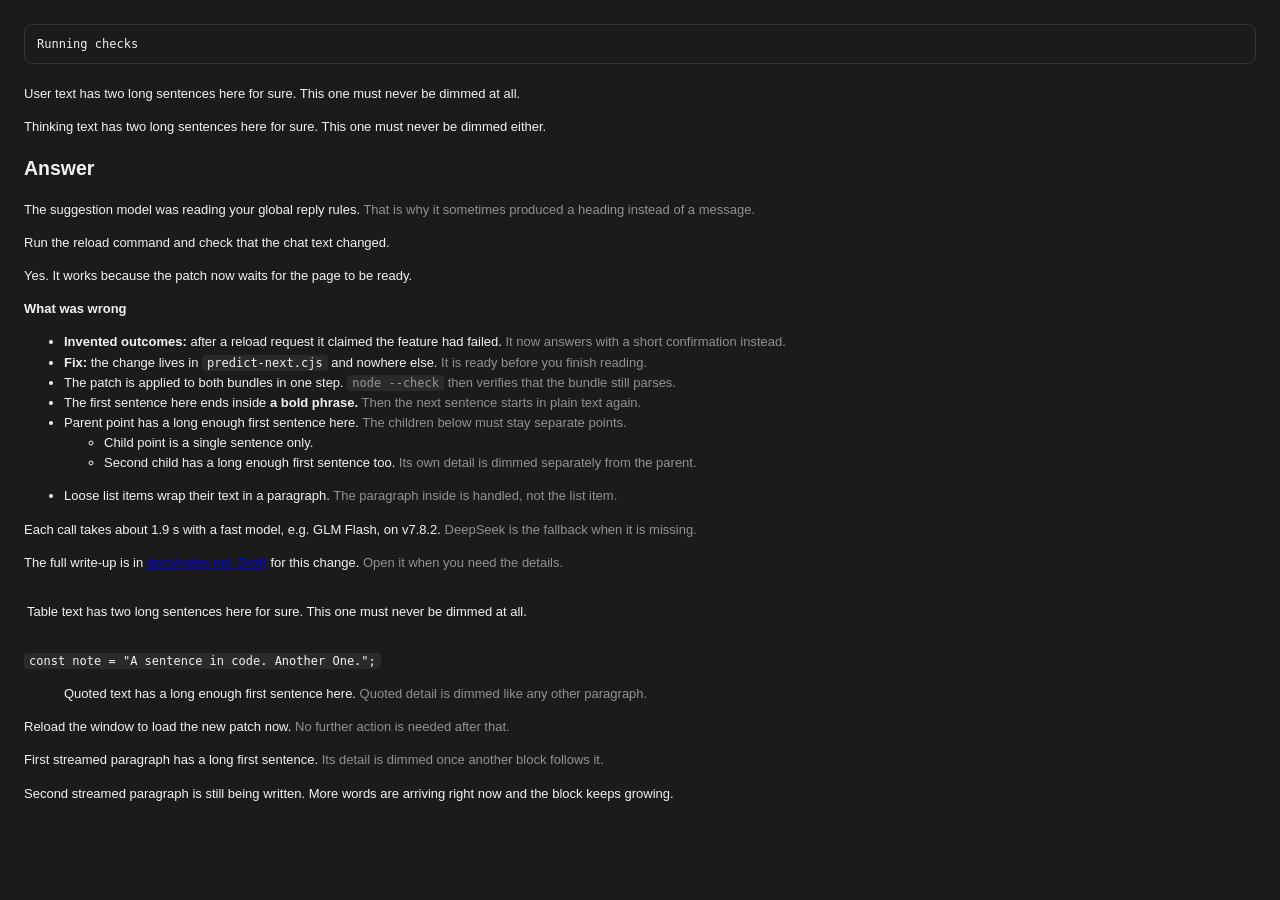
==== examples/patches/skim-mode.fixture.html @ c136d9c6 "Add warm CLI bridge, skim mode, chat font and predicted next message (2026-10-13) Bridge: reply on t" ====
<!doctype html>
<html lang="en">
<head>
<meta charset="utf-8">
<title>Skim mode browser check</title>
<style>
body{margin:0;padding:24px;background:#1b1b1b;color:#f2f2f2;font:13px/1.55 -apple-system,sans-serif}
code{font:12px ui-monospace,Menlo,monospace;background:#2a2a2a;padding:1px 5px;border-radius:4px}
#report{margin:0 0 20px;padding:12px;border:1px solid #333;border-radius:8px;white-space:pre-wrap;font:12px ui-monospace,Menlo,monospace}
</style>
<script src="./skim-mode-ui.js"></script>
</head>
<body>
<div id="report">Running checks</div>

<div data-component="user-message"><div data-component="markdown"><p data-case="user message" data-detail="">User text has two long sentences here for sure. This one must never be dimmed at all.</p></div></div>
<div data-component="reasoning-part"><div data-component="markdown"><p data-case="reasoning" data-detail="">Thinking text has two long sentences here for sure. This one must never be dimmed either.</p></div></div>

<div data-component="text-part"><div data-slot="text-part-body"><div data-component="markdown" id="root">
<h2>Answer</h2>
<p data-case="two sentences" data-detail="That is why it sometimes produced a heading instead of a message.">The suggestion model was reading your global reply rules. That is why it sometimes produced a heading instead of a message.</p>
<p data-case="single sentence" data-detail="">Run the reload command and check that the chat text changed.</p>
<p data-case="short lead" data-detail="">Yes. It works because the patch now waits for the page to be ready.</p>
<p data-case="bold-only line" data-detail=""><strong>What was wrong</strong></p>
<ul>
<li data-case="label then text" data-detail="It now answers with a short confirmation instead."><strong>Invented outcomes:</strong> after a reload request it claimed the feature had failed. It now answers with a short confirmation instead.</li>
<li data-case="period inside code" data-detail="It is ready before you finish reading."><strong>Fix:</strong> the change lives in <code>predict-next.cjs</code> and nowhere else. It is ready before you finish reading.</li>
<li data-case="detail starts with code" data-detail="node --check then verifies that the bundle still parses.">The patch is applied to both bundles in one step. <code>node --check</code> then verifies that the bundle still parses.</li>
<li data-case="sentence ends at bold" data-detail="Then the next sentence starts in plain text again.">The first sentence here ends inside <strong>a bold phrase.</strong> Then the next sentence starts in plain text again.</li>
<li data-case="nested parent" data-detail="The children below must stay separate points.">Parent point has a long enough first sentence here. The children below must stay separate points.<ul>
<li data-case="nested child single" data-detail="">Child point is a single sentence only.</li>
<li data-case="nested child detail" data-detail="Its own detail is dimmed separately from the parent.">Second child has a long enough first sentence too. Its own detail is dimmed separately from the parent.</li>
</ul></li>
<li data-case="loose list item" data-detail=""><p data-case="loose list paragraph" data-detail="The paragraph inside is handled, not the list item.">Loose list items wrap their text in a paragraph. The paragraph inside is handled, not the list item.</p></li>
</ul>
<p data-case="decimal, abbreviation, version" data-detail="DeepSeek is the fallback when it is missing.">Each call takes about 1.9 s with a fast model, e.g. GLM Flash, on v7.8.2. DeepSeek is the fallback when it is missing.</p>
<p data-case="period inside link" data-detail="Open it when you need the details.">The full write-up is in <a href="#">docs/notes.md. Draft</a> for this change. Open it when you need the details.</p>
<table><tbody><tr><td><p data-case="table cell" data-detail="">Table text has two long sentences here for sure. This one must never be dimmed at all.</p></td></tr></tbody></table>
<pre><code>const note = "A sentence in code. Another One.";</code></pre>
<blockquote><p data-case="blockquote" data-detail="Quoted detail is dimmed like any other paragraph.">Quoted text has a long enough first sentence here. Quoted detail is dimmed like any other paragraph.</p></blockquote>
<p data-case="last block of a finished reply" data-detail="No further action is needed after that.">Reload the window to load the new patch now. No further action is needed after that.</p>
</div></div></div>

<div id="stream-host"></div>

<script>
(async () => {
  const failures = [], passed = [];
  const frame = () => new Promise(r => requestAnimationFrame(() => requestAnimationFrame(r)));
  const norm = s => s.replace(/\s+/g, ' ').trim();
  const check = (name, ok, info = '') => (ok ? passed : failures).push(name + (ok || !info ? '' : ' -> ' + info));
  const highlight = () => CSS.highlights.get('kilo-skim-detail');
  const detailOf = block => norm([...highlight()].filter(r => r.startContainer === block || block.contains(r.startContainer)).filter(r => r.startContainer.parentElement.closest('[data-case]') === block).map(String).join(' '));
  const before = document.getElementById('root').innerHTML;
  try {
    check('Custom Highlight API available', !!(globalThis.CSS && CSS.highlights && globalThis.__kiloSkim && __kiloSkim.details));
    await frame();
    for (const block of document.querySelectorAll('[data-case]')) {
      const got = detailOf(block), want = norm(block.dataset.detail);
      check('case: ' + block.dataset.case, got === want, `got "${got}" want "${want}"`);
    }
    check('reply DOM is not modified', document.getElementById('root').innerHTML === before);
    const rule = [...document.querySelectorAll('style')].map(s => s.textContent).find(t => t.includes('kilo-skim-detail')) || '';
    check('dim colour rule derived from the text colour', /color-mix\(in srgb,rgb\(242, 242, 242\) 55%,transparent\)/.test(rule), rule);

    const host = document.getElementById('stream-host');
    host.innerHTML = '<div data-component="text-part"><div data-component="markdown" id="stream"><p id="s1">First streamed paragraph has a long first sentence. Its detail is dimmed once another block follows it.</p></div></div>';
    const stream = document.getElementById('stream'), s1 = document.getElementById('s1');
    await frame();
    const s2 = document.createElement('p');
    s2.textContent = 'Second streamed paragraph is still being written. More words are';
    stream.append(s2);
    await frame();
    s2.firstChild.appendData(' arriving right now and the block keeps growing.');
    await frame();
    const inside = el => [...highlight()].filter(r => el.contains(r.startContainer)).map(r => norm(String(r))).join(' ');
    check('streaming: earlier block is dimmed', inside(s1) === 'Its detail is dimmed once another block follows it.', inside(s1));
    check('streaming: block still being written stays bright', inside(s2) === '', inside(s2));
    await new Promise(r => setTimeout(r, 1500));
    await frame();
    check('streaming: last block is dimmed once it settles', inside(s2) === 'More words are arriving right now and the block keeps growing.', inside(s2));
    s1.textContent = 'Rewritten paragraph now has a different first sentence. And a different detail sentence after it too.';
    await new Promise(r => setTimeout(r, 1500));
    await frame();
    check('re-rendered block is recomputed', inside(s1) === 'And a different detail sentence after it too.', inside(s1));

    const total = highlight().size;
    const toggle = () => dispatchEvent(new KeyboardEvent('keydown', { ctrlKey: true, altKey: true, code: 'KeyS', bubbles: true }));
    toggle();
    await frame();
    check('Ctrl+Option+S turns skim mode off', highlight().size === 0 && localStorage.getItem('kilo.skimMode') === 'off', 'size ' + highlight().size);
    toggle();
    await frame();
    check('Ctrl+Option+S turns it back on', highlight().size === total && localStorage.getItem('kilo.skimMode') === 'on', highlight().size + ' vs ' + total);

    document.body.classList.add('vscode-high-contrast');
    await frame();
    check('high contrast theme disables dimming', highlight().size === 0, 'size ' + highlight().size);
    document.body.classList.remove('vscode-high-contrast');
    await frame();
    check('leaving high contrast restores dimming', highlight().size === total, highlight().size + ' vs ' + total);

    const streamed = [...highlight()].filter(r => stream.contains(r.startContainer)).length;
    host.replaceChildren();
    await frame();
    check('removed reply releases its ranges', highlight().size === total - streamed, highlight().size + ' vs ' + (total - streamed));
  } catch (error) {
    failures.push('exception: ' + error.message);
  }
  window.__result = { pass: failures.length === 0, passed: passed.length, failures };
  document.getElementById('report').textContent = (failures.length ? 'FAIL\n' + failures.join('\n') : 'PASS') + `\n${passed.length} checks passed`;
})();
</script>
</body>
</html>
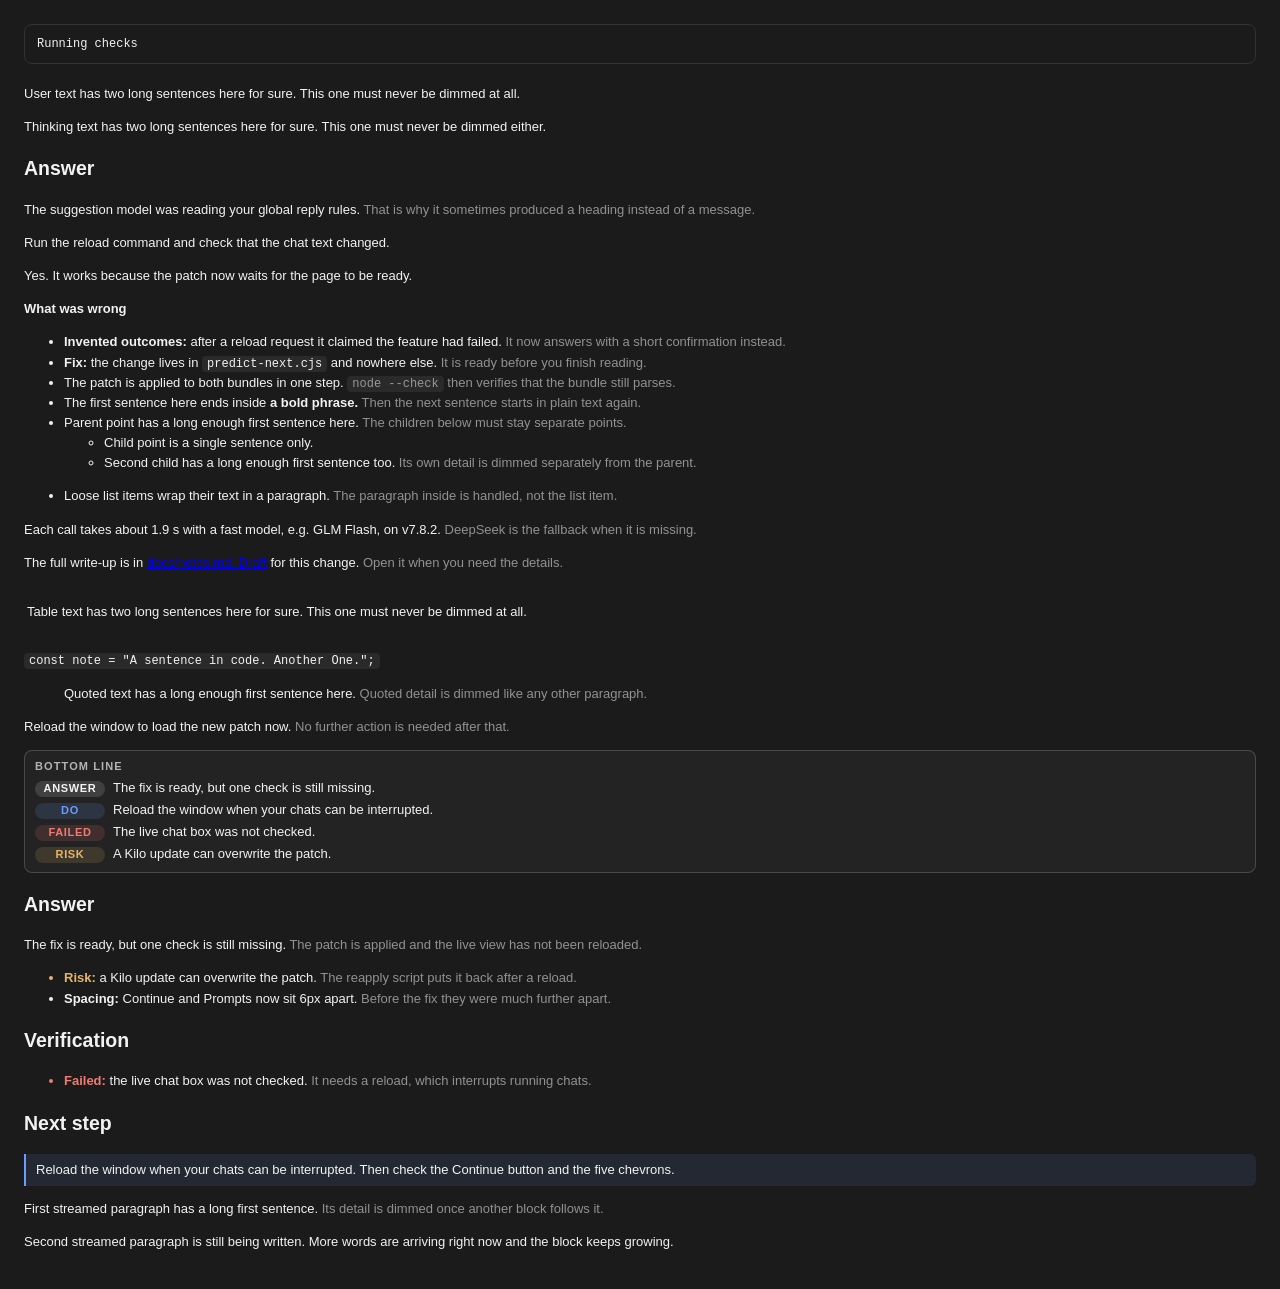
==== commit 3f631597: "Add session map, pinned prompts, reasoning notes, CTO agents and skills (2026-10-14b)" ====
--- a/examples/patches/skim-mode.fixture.html
+++ b/examples/patches/skim-mode.fixture.html
@@ -41,6 +41,19 @@
 <p data-case="last block of a finished reply" data-detail="No further action is needed after that.">Reload the window to load the new patch now. No further action is needed after that.</p>
 </div></div></div>
 
+<div data-component="text-part"><div data-slot="text-part-body"><div data-component="markdown" id="decide">
+<h2>Answer</h2>
+<p id="d-answer">The fix is ready, but one check is still missing. The patch is applied and the live view has not been reloaded.</p>
+<ul>
+<li id="d-risk"><strong>Risk:</strong> a Kilo update can overwrite the patch. The reapply script puts it back after a reload.</li>
+<li id="d-plain"><strong>Spacing:</strong> Continue and Prompts now sit 6px apart. Before the fix they were much further apart.</li>
+</ul>
+<h2>Verification</h2>
+<ul><li id="d-failed"><strong>Failed:</strong> the live chat box was not checked. It needs a reload, which interrupts running chats.</li></ul>
+<h2>Next step</h2>
+<p id="d-next">Reload the window when your chats can be interrupted. Then check the Continue button and the five chevrons.</p>
+</div></div></div>
+
 <div id="stream-host"></div>
 
 <script>
@@ -62,6 +75,18 @@
     check('reply DOM is not modified', document.getElementById('root').innerHTML === before);
     const rule = [...document.querySelectorAll('style')].map(s => s.textContent).find(t => t.includes('kilo-skim-detail')) || '';
     check('dim colour rule derived from the text colour', /color-mix\(in srgb,rgb\(242, 242, 242\) 55%,transparent\)/.test(rule), rule);
+
+    const decide = document.getElementById('decide'), dNext = document.getElementById('d-next');
+    const rangesIn = el => [...highlight()].filter(r => el.contains(r.startContainer)).map(r => norm(String(r))).join(' ');
+    check('#d-next is marked as the decision', dNext.hasAttribute('data-kilo-decision'));
+    check('no dimmed detail starts inside #d-next', ![...highlight()].some(r => dNext.contains(r.startContainer)));
+    check('flagged points carry warn and bad', document.getElementById('d-risk').getAttribute('data-kilo-flag') === 'warn' && document.getElementById('d-failed').getAttribute('data-kilo-flag') === 'bad' && !document.getElementById('d-plain').hasAttribute('data-kilo-flag'));
+    check('d-answer detail is dimmed', rangesIn(document.getElementById('d-answer')) === 'The patch is applied and the live view has not been reloaded.', rangesIn(document.getElementById('d-answer')));
+    const strip = decide.previousElementSibling;
+    check('bottom line strip is inserted above the reply', !!strip && strip.classList.contains('kilo-bottom-line') && strip.getAttribute('aria-hidden') === 'true');
+    const rows = [...(strip ? strip.querySelectorAll('.kilo-bottom-line-row') : [])].map(row => norm(row.querySelector('.kilo-bottom-line-chip').textContent) + ' | ' + norm(row.lastElementChild.textContent));
+    const wantRows = ['Answer | The fix is ready, but one check is still missing.', 'Do | Reload the window when your chats can be interrupted.', 'Failed | The live chat box was not checked.', 'Risk | A Kilo update can overwrite the patch.'];
+    check('bottom line rows repeat the reply', rows.length === wantRows.length && rows.every((row, i) => row === wantRows[i]), JSON.stringify(rows));
 
     const host = document.getElementById('stream-host');
     host.innerHTML = '<div data-component="text-part"><div data-component="markdown" id="stream"><p id="s1">First streamed paragraph has a long first sentence. Its detail is dimmed once another block follows it.</p></div></div>';
@@ -89,9 +114,11 @@
     toggle();
     await frame();
     check('Ctrl+Option+S turns skim mode off', highlight().size === 0 && localStorage.getItem('kilo.skimMode') === 'off', 'size ' + highlight().size);
+    check('skim off clears the bottom line and decision mark', !document.querySelector('.kilo-bottom-line') && !dNext.hasAttribute('data-kilo-decision'));
     toggle();
     await frame();
     check('Ctrl+Option+S turns it back on', highlight().size === total && localStorage.getItem('kilo.skimMode') === 'on', highlight().size + ' vs ' + total);
+    check('skim on restores the bottom line and decision mark', !!document.querySelector('.kilo-bottom-line') && dNext.hasAttribute('data-kilo-decision'));
 
     document.body.classList.add('vscode-high-contrast');
     await frame();
